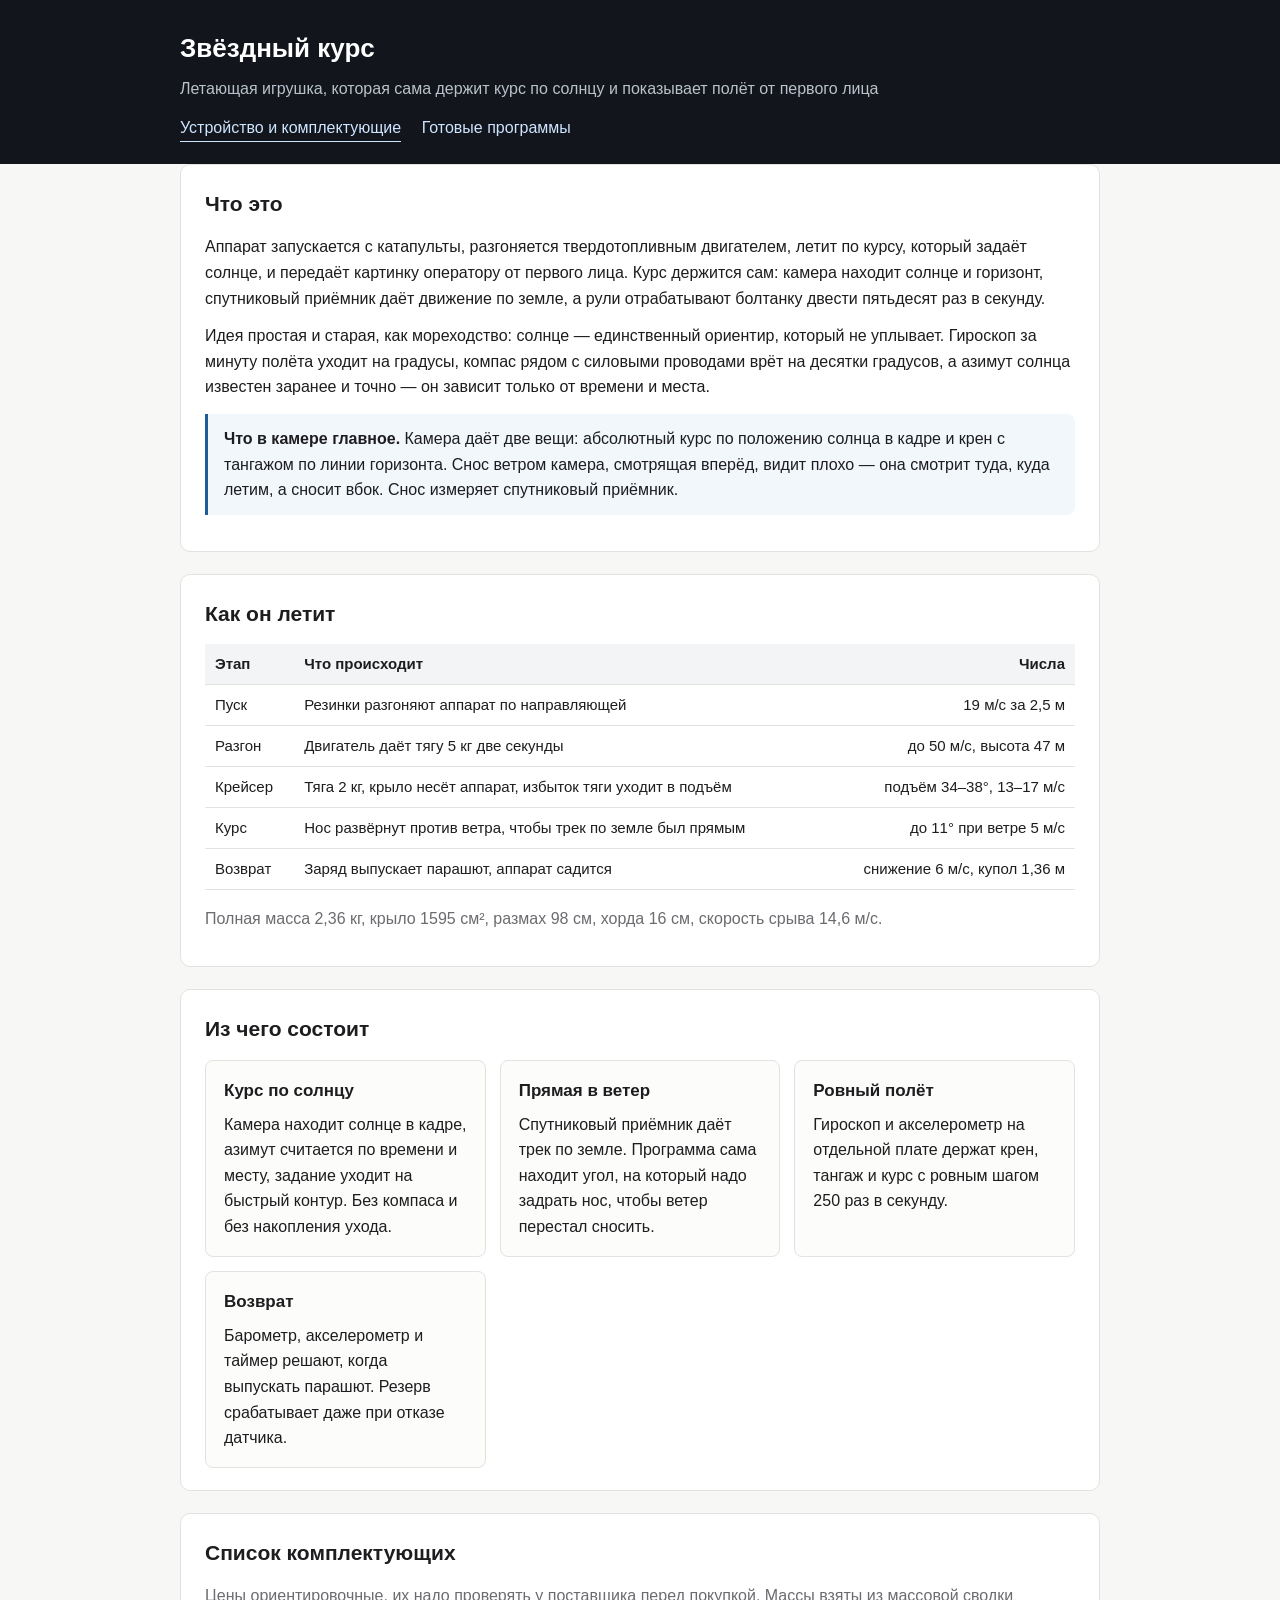
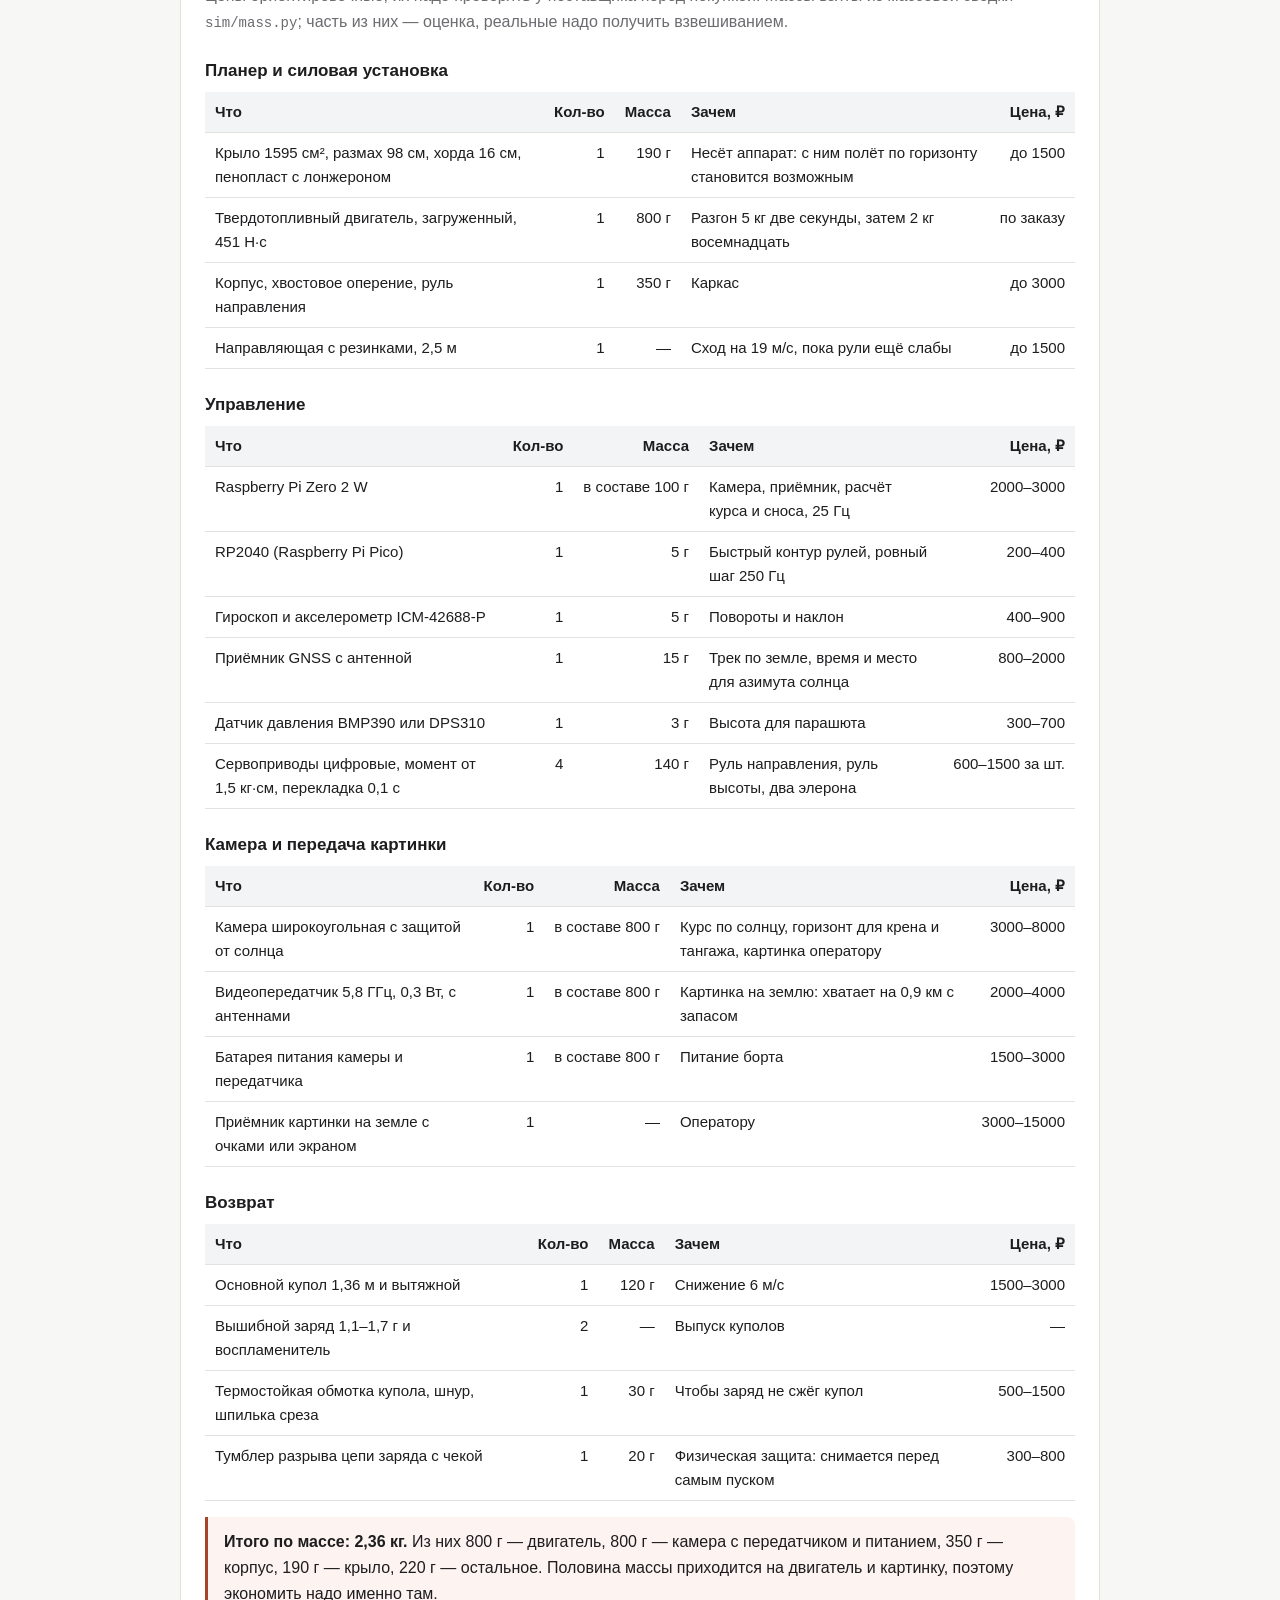
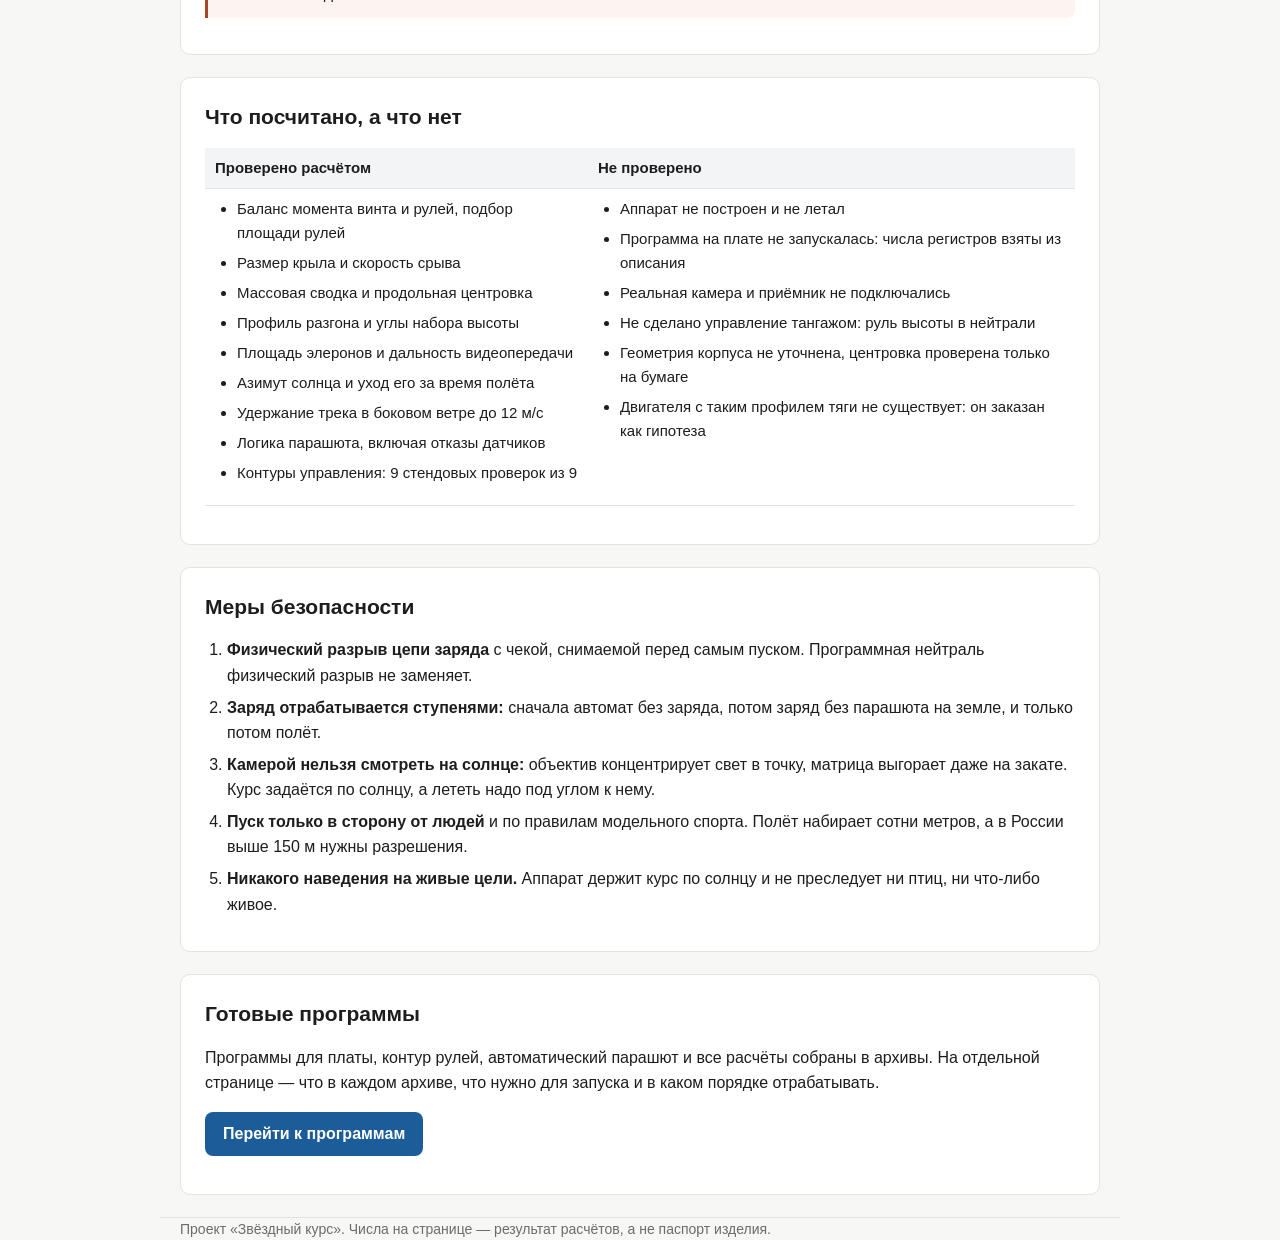
==== site/index.html @ 31e803a2 "Игрушка «Звёздный курс»: программы для Pi и RP2040, парашют, расчёты, страницы" ====
<!DOCTYPE html>
<html lang="ru">
<head>
<meta charset="utf-8">
<meta name="viewport" content="width=device-width, initial-scale=1">
<title>Звёздный курс — устройство</title>
<link rel="stylesheet" href="style.css">
</head>
<body>

<header>
  <div class="wrap">
    <h1>Звёздный курс</h1>
    <p>Летающая игрушка, которая сама держит курс по солнцу и показывает полёт от первого лица</p>
    <nav>
      <a class="on" href="index.html">Устройство и комплектующие</a>
      <a href="programs.html">Готовые программы</a>
    </nav>
  </div>
</header>

<main class="wrap">

<section>
  <h2>Что это</h2>
  <p>
    Аппарат запускается с катапульты, разгоняется твердотопливным двигателем, летит
    по курсу, который задаёт солнце, и передаёт картинку оператору от первого лица.
    Курс держится сам: камера находит солнце и горизонт, спутниковый приёмник даёт
    движение по земле, а рули отрабатывают болтанку двести пятьдесят раз в секунду.
  </p>
  <p>
    Идея простая и старая, как мореходство: солнце — единственный ориентир, который
    не уплывает. Гироскоп за минуту полёта уходит на градусы, компас рядом с силовыми
    проводами врёт на десятки градусов, а азимут солнца известен заранее и точно —
    он зависит только от времени и места.
  </p>
  <div class="note">
    <strong>Что в камере главное.</strong> Камера даёт две вещи: абсолютный курс
    по положению солнца в кадре и крен с тангажом по линии горизонта. Снос ветром
    камера, смотрящая вперёд, видит плохо — она смотрит туда, куда летим, а сносит
    вбок. Снос измеряет спутниковый приёмник.
  </div>
</section>

<section>
  <h2>Как он летит</h2>
  <table>
    <tr><th>Этап</th><th>Что происходит</th><th class="num">Числа</th></tr>
    <tr>
      <td>Пуск</td>
      <td>Резинки разгоняют аппарат по направляющей</td>
      <td class="num">19 м/с за 2,5 м</td>
    </tr>
    <tr>
      <td>Разгон</td>
      <td>Двигатель даёт тягу 5 кг две секунды</td>
      <td class="num">до 50 м/с, высота 47 м</td>
    </tr>
    <tr>
      <td>Крейсер</td>
      <td>Тяга 2 кг, крыло несёт аппарат, избыток тяги уходит в подъём</td>
      <td class="num">подъём 34–38°, 13–17 м/с</td>
    </tr>
    <tr>
      <td>Курс</td>
      <td>Нос развёрнут против ветра, чтобы трек по земле был прямым</td>
      <td class="num">до 11° при ветре 5 м/с</td>
    </tr>
    <tr>
      <td>Возврат</td>
      <td>Заряд выпускает парашют, аппарат садится</td>
      <td class="num">снижение 6 м/с, купол 1,36 м</td>
    </tr>
  </table>
  <p class="muted">
    Полная масса 2,36 кг, крыло 1595 см², размах 98 см, хорда 16 см,
    скорость срыва 14,6 м/с.
  </p>
</section>

<section>
  <h2>Из чего состоит</h2>
  <div class="cards">
    <div class="card">
      <h3>Курс по солнцу</h3>
      <p>Камера находит солнце в кадре, азимут считается по времени и месту,
      задание уходит на быстрый контур. Без компаса и без накопления ухода.</p>
    </div>
    <div class="card">
      <h3>Прямая в ветер</h3>
      <p>Спутниковый приёмник даёт трек по земле. Программа сама находит угол,
      на который надо задрать нос, чтобы ветер перестал сносить.</p>
    </div>
    <div class="card">
      <h3>Ровный полёт</h3>
      <p>Гироскоп и акселерометр на отдельной плате держат крен, тангаж и курс
      с ровным шагом 250 раз в секунду.</p>
    </div>
    <div class="card">
      <h3>Возврат</h3>
      <p>Барометр, акселерометр и таймер решают, когда выпускать парашют.
      Резерв срабатывает даже при отказе датчика.</p>
    </div>
  </div>
</section>

<section>
  <h2>Список комплектующих</h2>
  <p class="muted">
    Цены ориентировочные, их надо проверять у поставщика перед покупкой.
    Массы взяты из массовой сводки <code>sim/mass.py</code>; часть из них —
    оценка, реальные надо получить взвешиванием.
  </p>

  <h3>Планер и силовая установка</h3>
  <table>
    <tr><th>Что</th><th class="num">Кол-во</th><th class="num">Масса</th><th>Зачем</th><th class="num">Цена, ₽</th></tr>
    <tr><td>Крыло 1595 см², размах 98 см, хорда 16 см, пенопласт с лонжероном</td><td class="num">1</td><td class="num">190 г</td><td>Несёт аппарат: с ним полёт по горизонту становится возможным</td><td class="num">до 1500</td></tr>
    <tr><td>Твердотопливный двигатель, загруженный, 451 Н·с</td><td class="num">1</td><td class="num">800 г</td><td>Разгон 5 кг две секунды, затем 2 кг восемнадцать</td><td class="num">по заказу</td></tr>
    <tr><td>Корпус, хвостовое оперение, руль направления</td><td class="num">1</td><td class="num">350 г</td><td>Каркас</td><td class="num">до 3000</td></tr>
    <tr><td>Направляющая с резинками, 2,5 м</td><td class="num">1</td><td class="num">—</td><td>Сход на 19 м/с, пока рули ещё слабы</td><td class="num">до 1500</td></tr>
  </table>

  <h3>Управление</h3>
  <table>
    <tr><th>Что</th><th class="num">Кол-во</th><th class="num">Масса</th><th>Зачем</th><th class="num">Цена, ₽</th></tr>
    <tr><td>Raspberry Pi Zero 2 W</td><td class="num">1</td><td class="num">в составе 100 г</td><td>Камера, приёмник, расчёт курса и сноса, 25 Гц</td><td class="num">2000–3000</td></tr>
    <tr><td>RP2040 (Raspberry Pi Pico)</td><td class="num">1</td><td class="num">5 г</td><td>Быстрый контур рулей, ровный шаг 250 Гц</td><td class="num">200–400</td></tr>
    <tr><td>Гироскоп и акселерометр ICM-42688-P</td><td class="num">1</td><td class="num">5 г</td><td>Повороты и наклон</td><td class="num">400–900</td></tr>
    <tr><td>Приёмник GNSS с антенной</td><td class="num">1</td><td class="num">15 г</td><td>Трек по земле, время и место для азимута солнца</td><td class="num">800–2000</td></tr>
    <tr><td>Датчик давления BMP390 или DPS310</td><td class="num">1</td><td class="num">3 г</td><td>Высота для парашюта</td><td class="num">300–700</td></tr>
    <tr><td>Сервоприводы цифровые, момент от 1,5 кг·см, перекладка 0,1 с</td><td class="num">4</td><td class="num">140 г</td><td>Руль направления, руль высоты, два элерона</td><td class="num">600–1500 за шт.</td></tr>
  </table>

  <h3>Камера и передача картинки</h3>
  <table>
    <tr><th>Что</th><th class="num">Кол-во</th><th class="num">Масса</th><th>Зачем</th><th class="num">Цена, ₽</th></tr>
    <tr><td>Камера широкоугольная с защитой от солнца</td><td class="num">1</td><td class="num">в составе 800 г</td><td>Курс по солнцу, горизонт для крена и тангажа, картинка оператору</td><td class="num">3000–8000</td></tr>
    <tr><td>Видеопередатчик 5,8 ГГц, 0,3 Вт, с антеннами</td><td class="num">1</td><td class="num">в составе 800 г</td><td>Картинка на землю: хватает на 0,9 км с запасом</td><td class="num">2000–4000</td></tr>
    <tr><td>Батарея питания камеры и передатчика</td><td class="num">1</td><td class="num">в составе 800 г</td><td>Питание борта</td><td class="num">1500–3000</td></tr>
    <tr><td>Приёмник картинки на земле с очками или экраном</td><td class="num">1</td><td class="num">—</td><td>Оператору</td><td class="num">3000–15000</td></tr>
  </table>

  <h3>Возврат</h3>
  <table>
    <tr><th>Что</th><th class="num">Кол-во</th><th class="num">Масса</th><th>Зачем</th><th class="num">Цена, ₽</th></tr>
    <tr><td>Основной купол 1,36 м и вытяжной</td><td class="num">1</td><td class="num">120 г</td><td>Снижение 6 м/с</td><td class="num">1500–3000</td></tr>
    <tr><td>Вышибной заряд 1,1–1,7 г и воспламенитель</td><td class="num">2</td><td class="num">—</td><td>Выпуск куполов</td><td class="num">—</td></tr>
    <tr><td>Термостойкая обмотка купола, шнур, шпилька среза</td><td class="num">1</td><td class="num">30 г</td><td>Чтобы заряд не сжёг купол</td><td class="num">500–1500</td></tr>
    <tr><td>Тумблер разрыва цепи заряда с чекой</td><td class="num">1</td><td class="num">20 г</td><td>Физическая защита: снимается перед самым пуском</td><td class="num">300–800</td></tr>
  </table>

  <div class="warn">
    <strong>Итого по массе: 2,36 кг.</strong> Из них 800 г — двигатель, 800 г —
    камера с передатчиком и питанием, 350 г — корпус, 190 г — крыло, 220 г —
    остальное. Половина массы приходится на двигатель и картинку, поэтому
    экономить надо именно там.
  </div>
</section>

<section>
  <h2>Что посчитано, а что нет</h2>
  <table>
    <tr><th>Проверено расчётом</th><th>Не проверено</th></tr>
    <tr>
      <td>
        <ul>
          <li>Баланс момента винта и рулей, подбор площади рулей</li>
          <li>Размер крыла и скорость срыва</li>
          <li>Массовая сводка и продольная центровка</li>
          <li>Профиль разгона и углы набора высоты</li>
          <li>Площадь элеронов и дальность видеопередачи</li>
          <li>Азимут солнца и уход его за время полёта</li>
          <li>Удержание трека в боковом ветре до 12 м/с</li>
          <li>Логика парашюта, включая отказы датчиков</li>
          <li>Контуры управления: 9 стендовых проверок из 9</li>
        </ul>
      </td>
      <td>
        <ul>
          <li>Аппарат не построен и не летал</li>
          <li>Программа на плате не запускалась: числа регистров взяты из описания</li>
          <li>Реальная камера и приёмник не подключались</li>
          <li>Не сделано управление тангажом: руль высоты в нейтрали</li>
          <li>Геометрия корпуса не уточнена, центровка проверена только на бумаге</li>
          <li>Двигателя с таким профилем тяги не существует: он заказан как гипотеза</li>
        </ul>
      </td>
    </tr>
  </table>
</section>

<section>
  <h2>Меры безопасности</h2>
  <ol>
    <li><strong>Физический разрыв цепи заряда</strong> с чекой, снимаемой перед самым
      пуском. Программная нейтраль физический разрыв не заменяет.</li>
    <li><strong>Заряд отрабатывается ступенями:</strong> сначала автомат без заряда,
      потом заряд без парашюта на земле, и только потом полёт.</li>
    <li><strong>Камерой нельзя смотреть на солнце:</strong> объектив концентрирует свет
      в точку, матрица выгорает даже на закате. Курс задаётся по солнцу, а лететь надо
      под углом к нему.</li>
    <li><strong>Пуск только в сторону от людей</strong> и по правилам модельного спорта.
      Полёт набирает сотни метров, а в России выше 150 м нужны разрешения.</li>
    <li><strong>Никакого наведения на живые цели.</strong> Аппарат держит курс по солнцу
      и не преследует ни птиц, ни что-либо живое.</li>
  </ol>
</section>

<section>
  <h2>Готовые программы</h2>
  <p>
    Программы для платы, контур рулей, автоматический парашют и все расчёты
    собраны в архивы. На отдельной странице — что в каждом архиве, что нужно
    для запуска и в каком порядке отрабатывать.
  </p>
  <p><a class="download" href="programs.html">Перейти к программам</a></p>
</section>

</main>

<footer class="wrap">
  Проект «Звёздный курс». Числа на странице — результат расчётов, а не паспорт изделия.
</footer>

</body>
</html>
---- site/style.css ----
/* Общие стили страниц проекта «Звёздный курс» */

:root {
  --bg: #f7f7f5;
  --card: #ffffff;
  --ink: #1d1d1f;
  --muted: #6b6b70;
  --line: #e2e2df;
  --accent: #1c5d99;
  --warn: #a8442a;
  --ok: #2f7d4f;
}

* { box-sizing: border-box; }

body {
  margin: 0;
  background: var(--bg);
  color: var(--ink);
  font: 16px/1.6 -apple-system, "Segoe UI", Roboto, "Helvetica Neue", sans-serif;
}

header {
  background: #12161c;
  color: #fff;
  padding: 28px 0 22px;
}

.wrap {
  max-width: 960px;
  margin: 0 auto;
  padding: 0 20px;
}

header h1 { margin: 0 0 6px; font-size: 26px; }
header p { margin: 0; color: #b9c2cc; }
header a { color: #9ecbff; }

nav { margin-top: 14px; }
nav a {
  display: inline-block;
  margin-right: 16px;
  color: #cfe4ff;
  text-decoration: none;
  border-bottom: 1px solid transparent;
}
nav a:hover, nav a.on { border-bottom-color: #cfe4ff; }

main { padding: 28px 0 60px; }

section {
  background: var(--card);
  border: 1px solid var(--line);
  border-radius: 10px;
  padding: 22px 24px;
  margin-bottom: 22px;
}

h2 { margin: 0 0 14px; font-size: 21px; }
h3 { margin: 22px 0 8px; font-size: 17px; }
h3:first-child { margin-top: 0; }

p { margin: 0 0 12px; }
ul, ol { margin: 0 0 12px; padding-left: 22px; }
li { margin-bottom: 6px; }

table {
  width: 100%;
  border-collapse: collapse;
  margin: 8px 0 16px;
  font-size: 15px;
}
th, td {
  text-align: left;
  padding: 8px 10px;
  border-bottom: 1px solid var(--line);
  vertical-align: top;
}
th { background: #f2f4f6; font-weight: 600; }
td.num, th.num { text-align: right; white-space: nowrap; }

.note {
  border-left: 3px solid var(--accent);
  background: #f2f7fc;
  padding: 12px 16px;
  margin: 14px 0;
  border-radius: 0 8px 8px 0;
}
.warn {
  border-left: 3px solid var(--warn);
  background: #fdf3f0;
  padding: 12px 16px;
  margin: 14px 0;
  border-radius: 0 8px 8px 0;
}
.ok { color: var(--ok); font-weight: 600; }
.bad { color: var(--warn); font-weight: 600; }
.muted { color: var(--muted); }

.cards {
  display: grid;
  grid-template-columns: repeat(auto-fit, minmax(250px, 1fr));
  gap: 14px;
}
.card {
  border: 1px solid var(--line);
  border-radius: 8px;
  padding: 16px 18px;
  background: #fcfcfb;
}
.card h3 { margin-top: 0; }
.card p:last-child { margin-bottom: 0; }

.file {
  display: flex;
  justify-content: space-between;
  align-items: baseline;
  gap: 12px;
  border-bottom: 1px solid var(--line);
  padding: 8px 0;
}
.file:last-child { border-bottom: none; }
.file code { background: #f2f4f6; padding: 1px 6px; border-radius: 4px; }

.download {
  display: inline-block;
  background: var(--accent);
  color: #fff;
  text-decoration: none;
  padding: 9px 18px;
  border-radius: 8px;
  font-weight: 600;
  margin: 4px 8px 4px 0;
}
.download:hover { background: #164a7a; }
.download.alt { background: #40566b; }

footer {
  border-top: 1px solid var(--line);
  padding: 18px 0 40px;
  color: var(--muted);
  font-size: 14px;
}

code, pre { font-family: "Cascadia Mono", Consolas, monospace; font-size: 14px; }
pre {
  background: #f2f4f6;
  border: 1px solid var(--line);
  border-radius: 8px;
  padding: 12px 14px;
  overflow-x: auto;
}
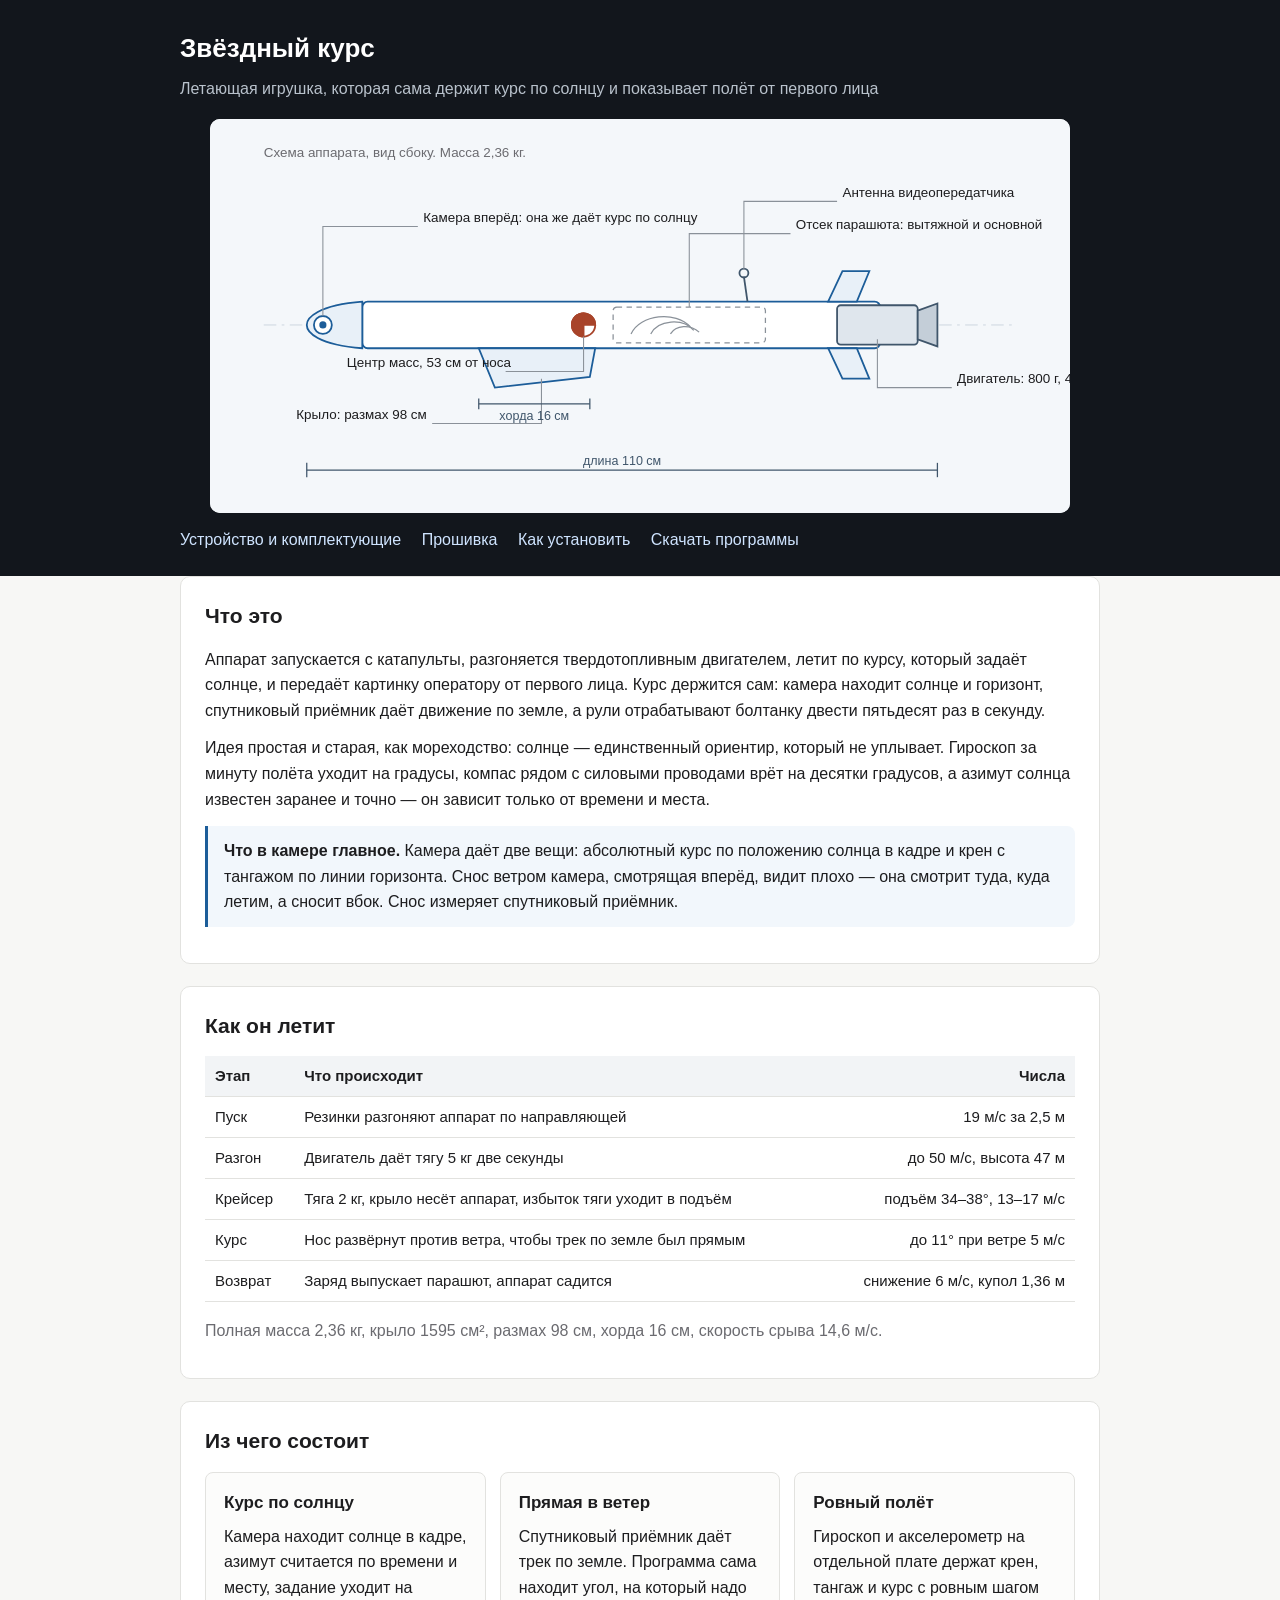
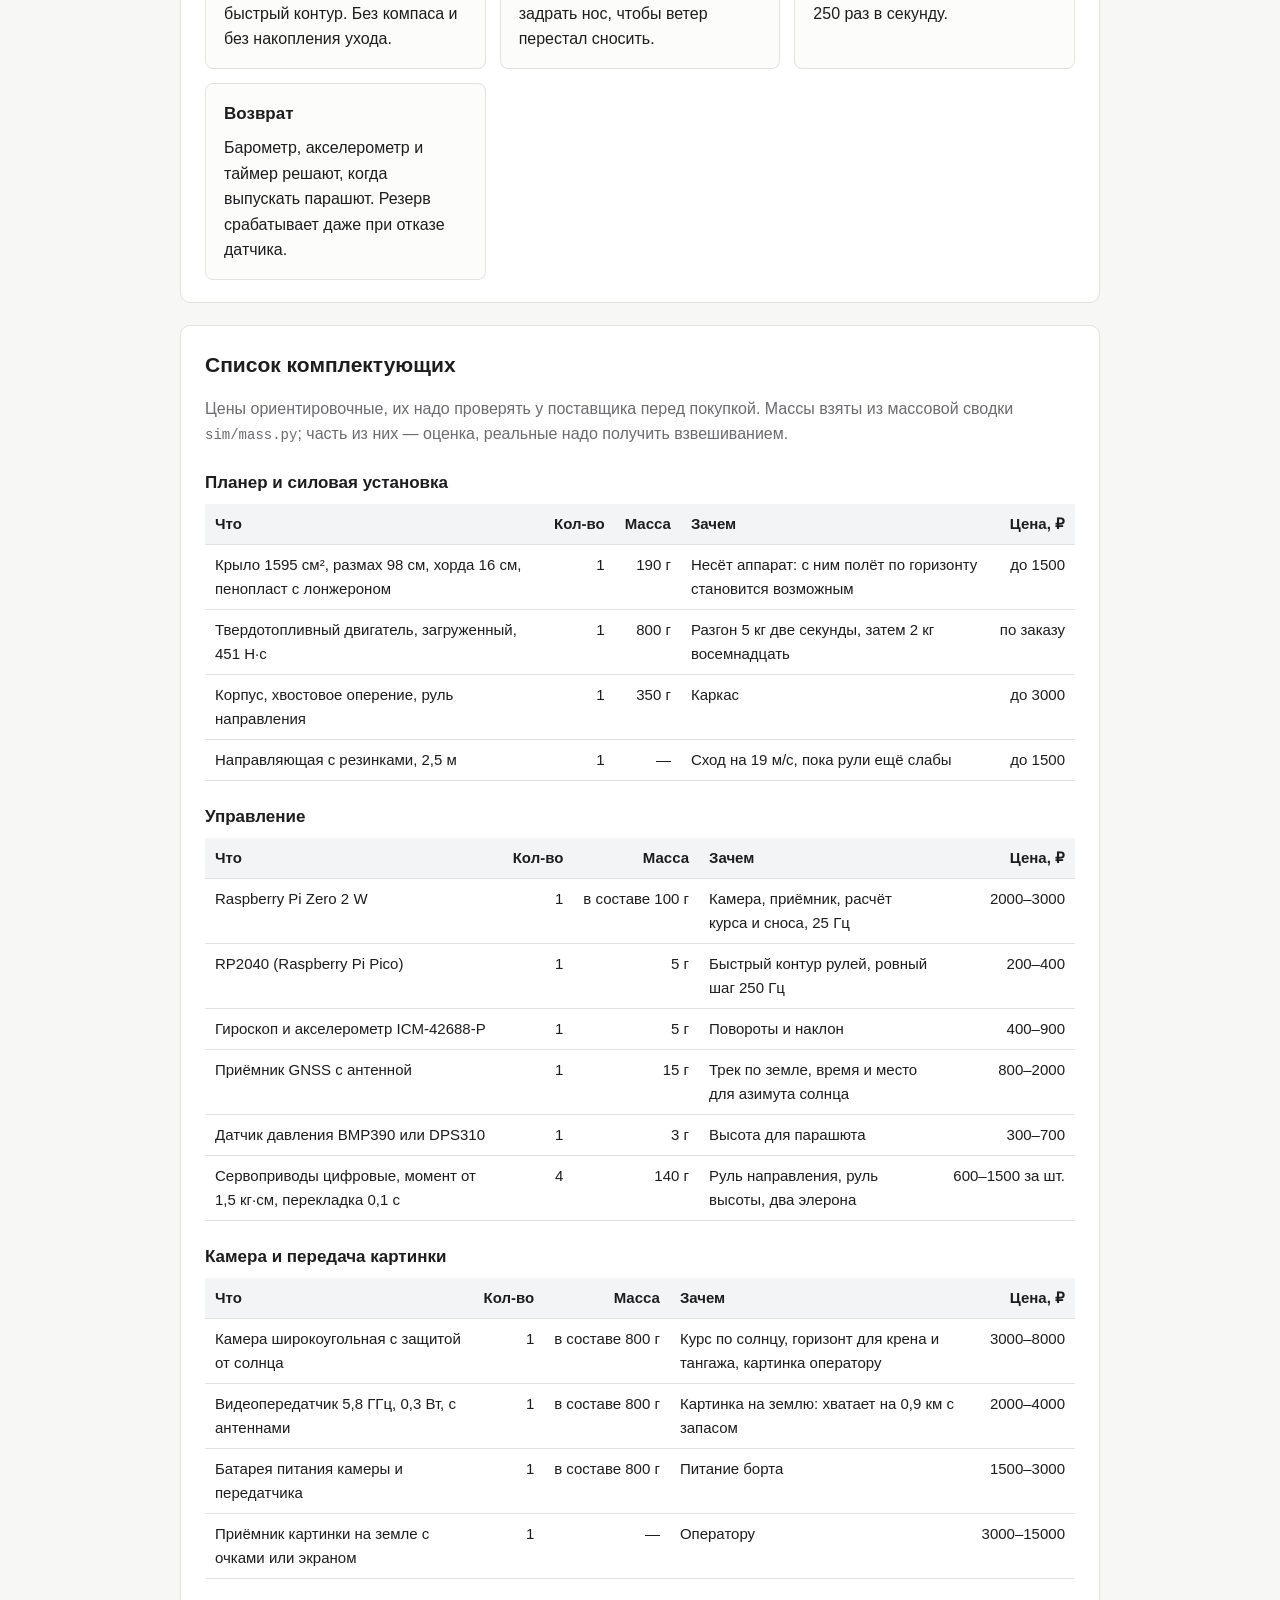
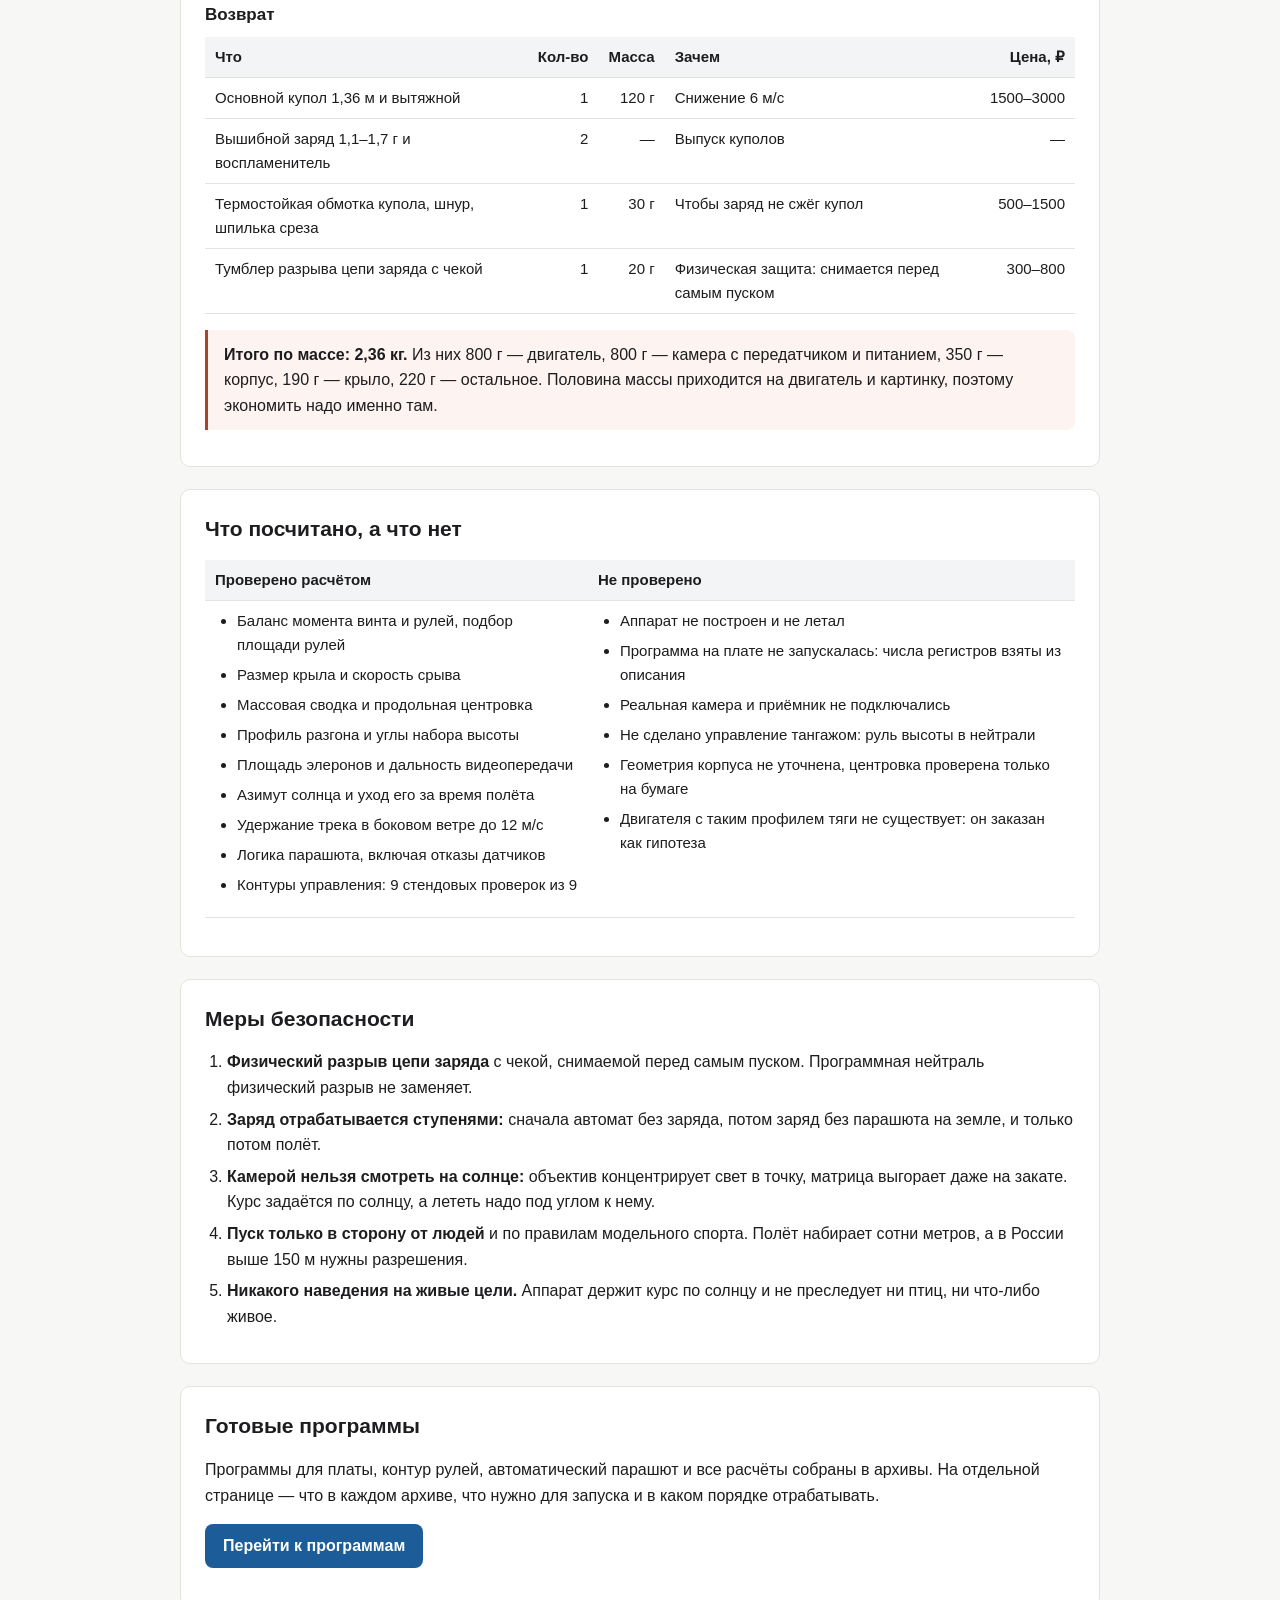
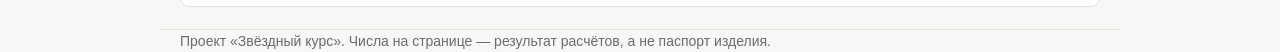
==== commit 219d0b45: "Прошивка, система запуска, парашют, спасение от встречи, страницы и схема аппарата" ====
--- a/site/index.html
+++ b/site/index.html
@@ -12,9 +12,12 @@
   <div class="wrap">
     <h1>Звёздный курс</h1>
     <p>Летающая игрушка, которая сама держит курс по солнцу и показывает полёт от первого лица</p>
-    <nav>
-      <a class="on" href="index.html">Устройство и комплектующие</a>
-      <a href="programs.html">Готовые программы</a>
+        <img class="hero" src="img/rocket.svg" alt="Схема аппарата: камера в носу, крыло, отсек парашюта, V-образные рули, двигатель">
+<nav>
+      <a href="index.html">Устройство и комплектующие</a>
+      <a href="firmware.html">Прошивка</a>
+      <a href="install.html">Как установить</a>
+      <a href="programs.html">Скачать программы</a>
     </nav>
   </div>
 </header>
--- a/site/style.css
+++ b/site/style.css
@@ -150,3 +150,14 @@
   padding: 12px 14px;
   overflow-x: auto;
 }
+
+/* Схема аппарата в шапке главной страницы */
+.hero {
+  display: block;
+  width: 100%;
+  max-width: 860px;
+  height: auto;
+  margin: 18px auto 6px;
+  background: #f4f7fa;
+  border-radius: 10px;
+}
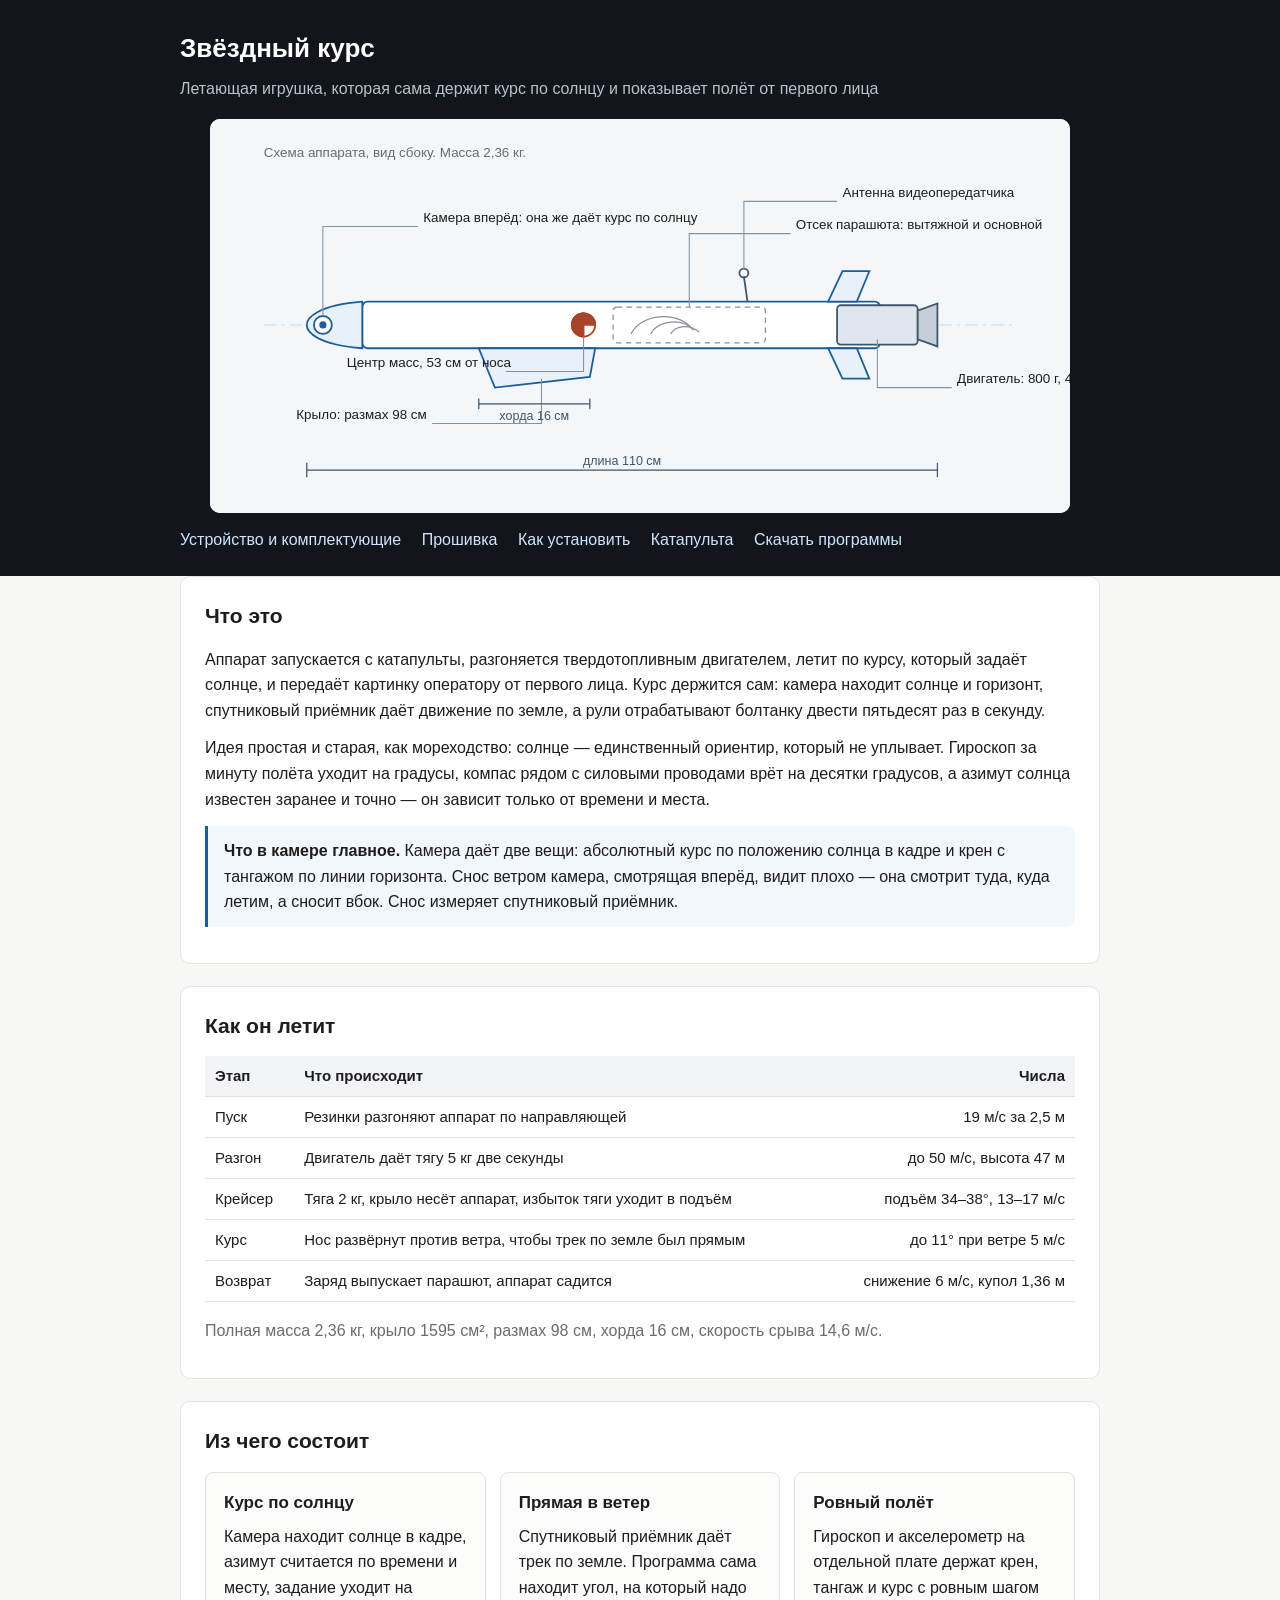
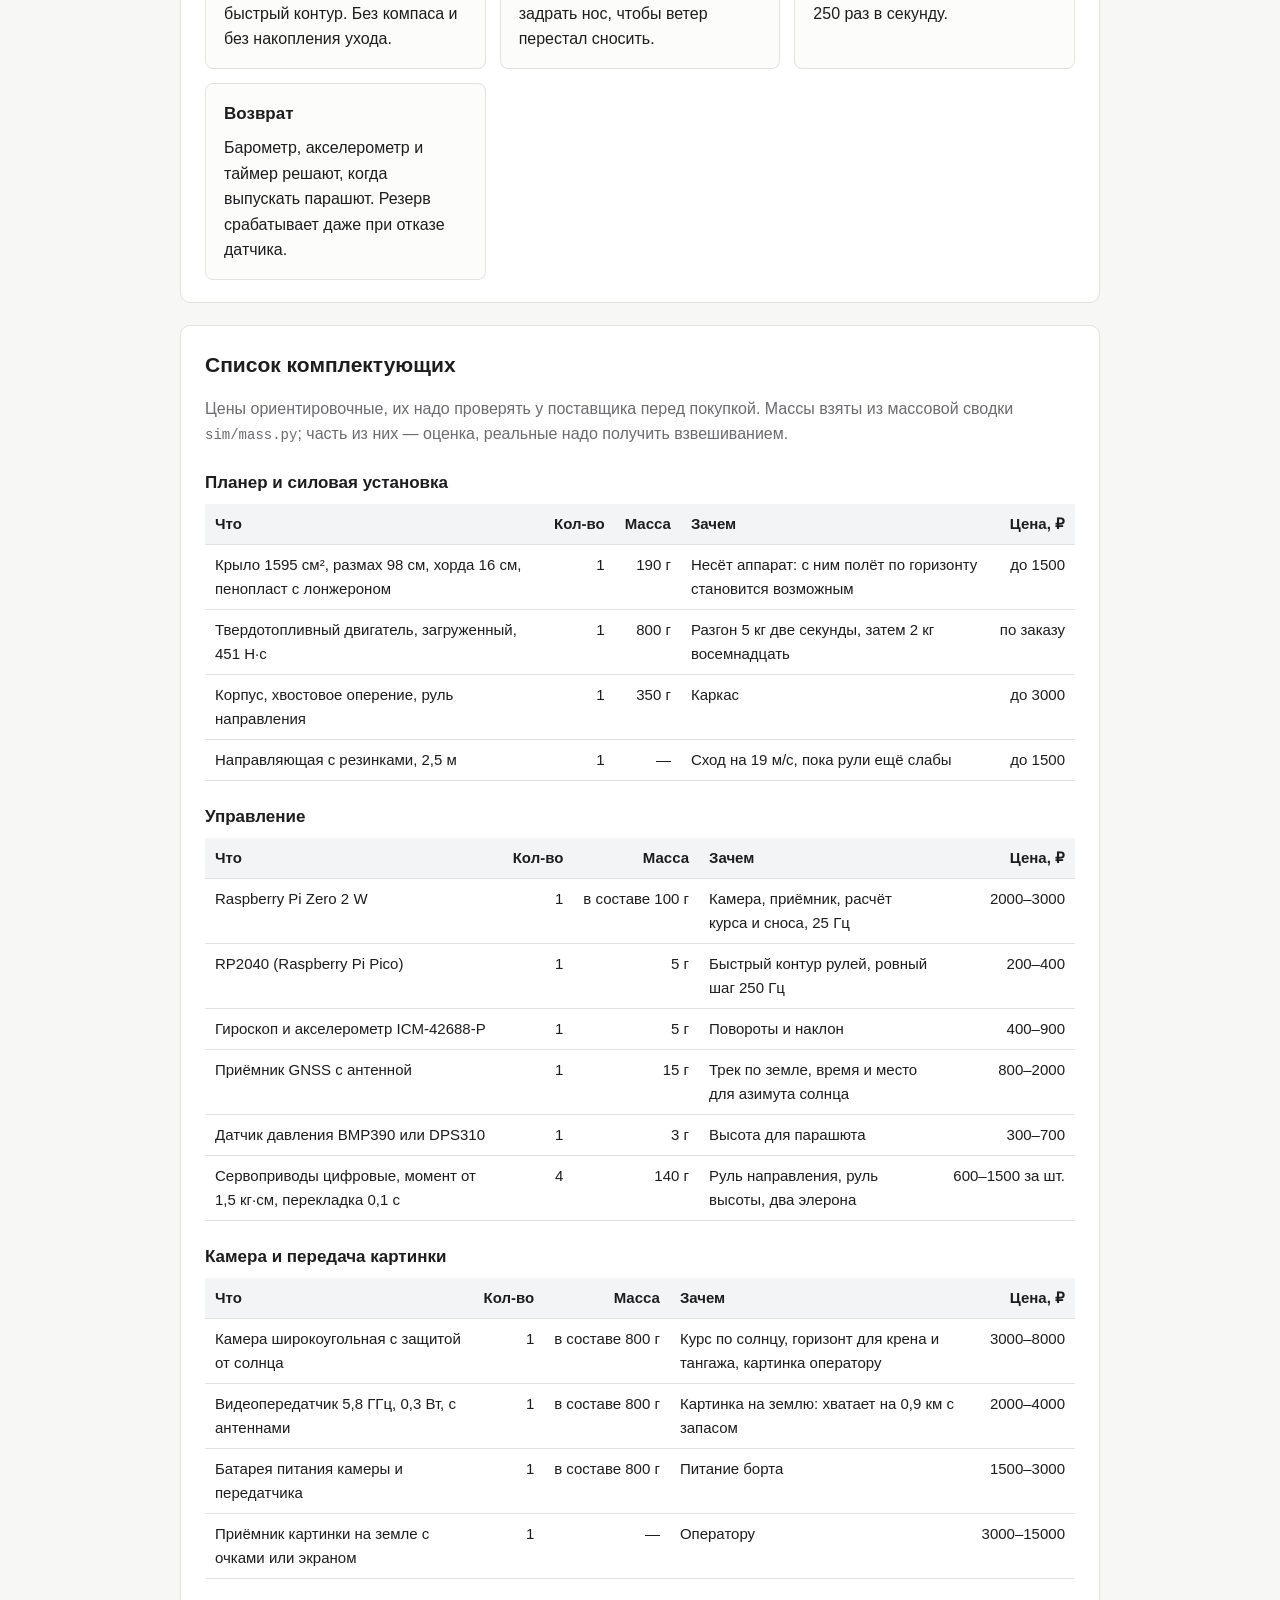
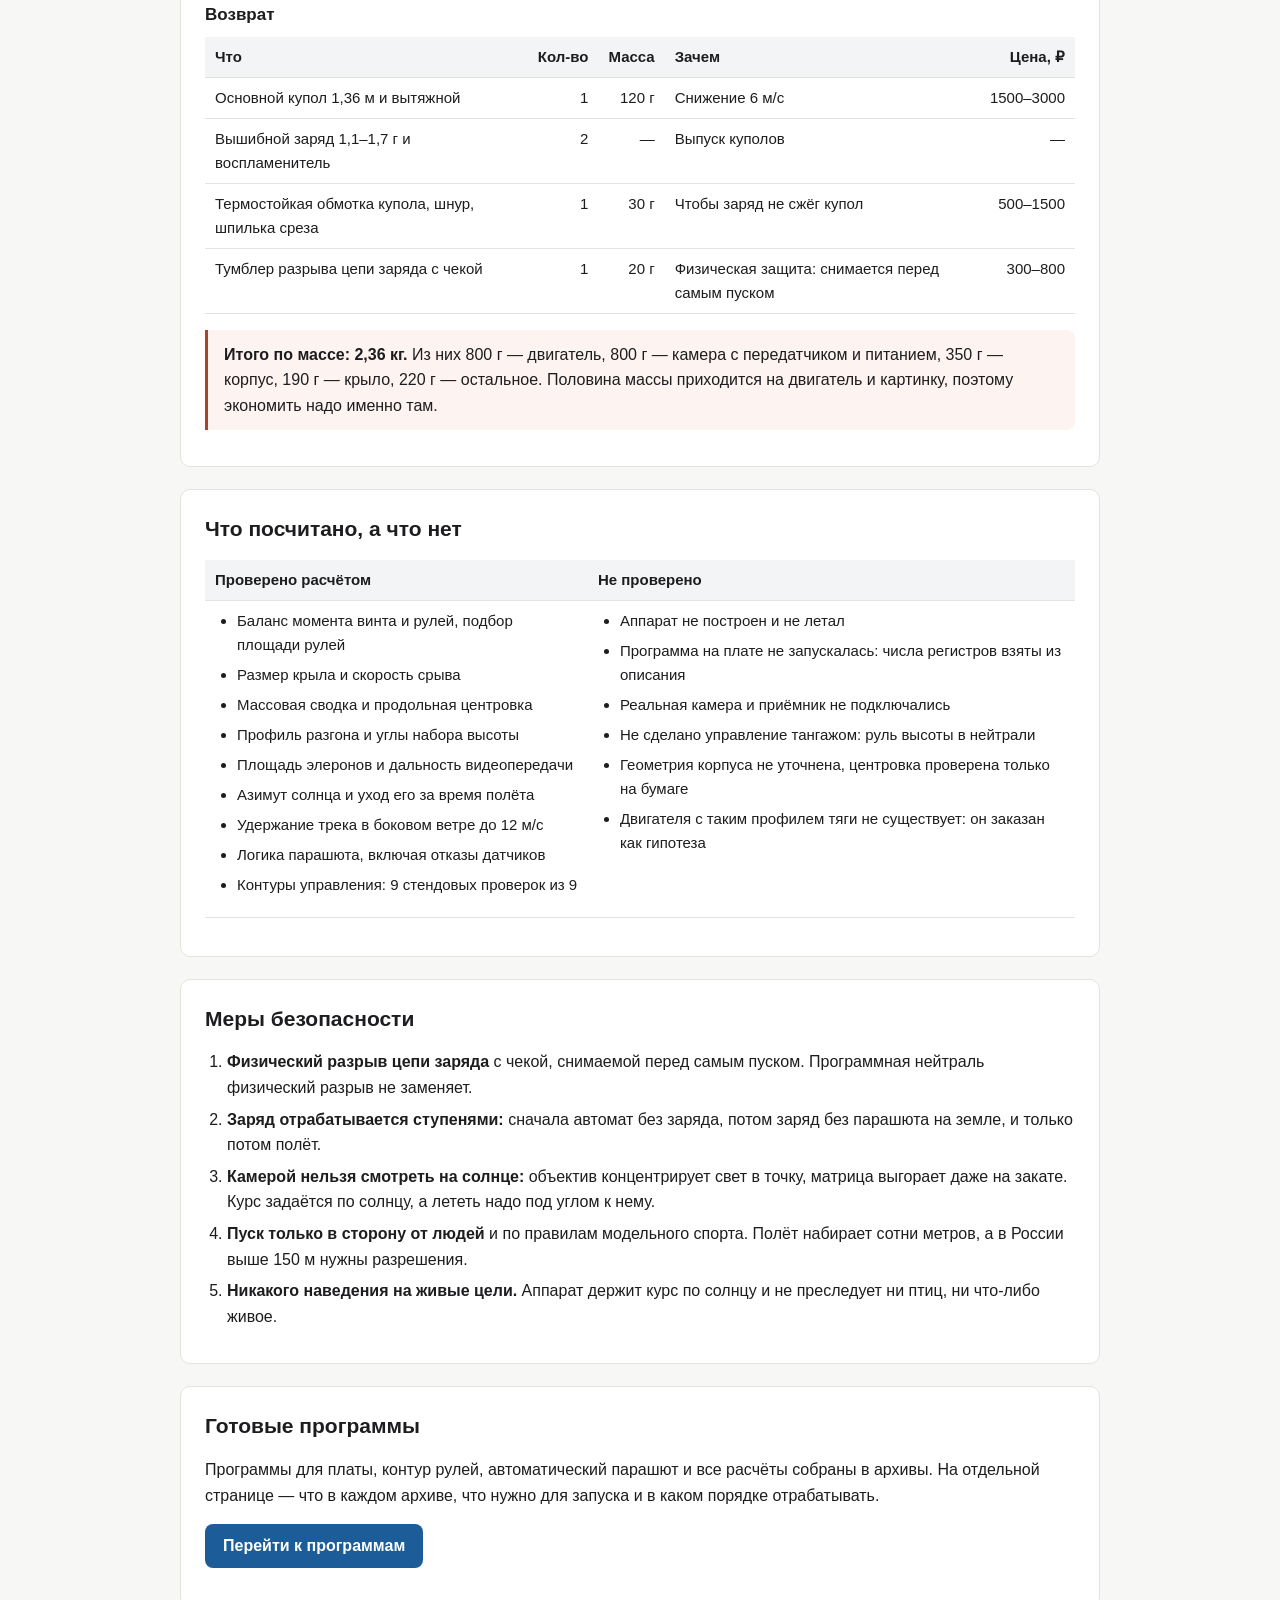
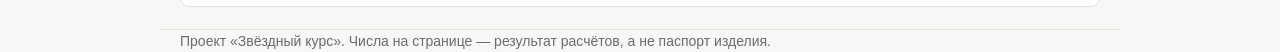
==== commit 0773e2c0: "Сайт: отдельная страница катапульты и пункт меню «Катапульта»" ====
--- a/site/index.html
+++ b/site/index.html
@@ -17,6 +17,7 @@
       <a href="index.html">Устройство и комплектующие</a>
       <a href="firmware.html">Прошивка</a>
       <a href="install.html">Как установить</a>
+      <a href="catapult.html">Катапульта</a>
       <a href="programs.html">Скачать программы</a>
     </nav>
   </div>
